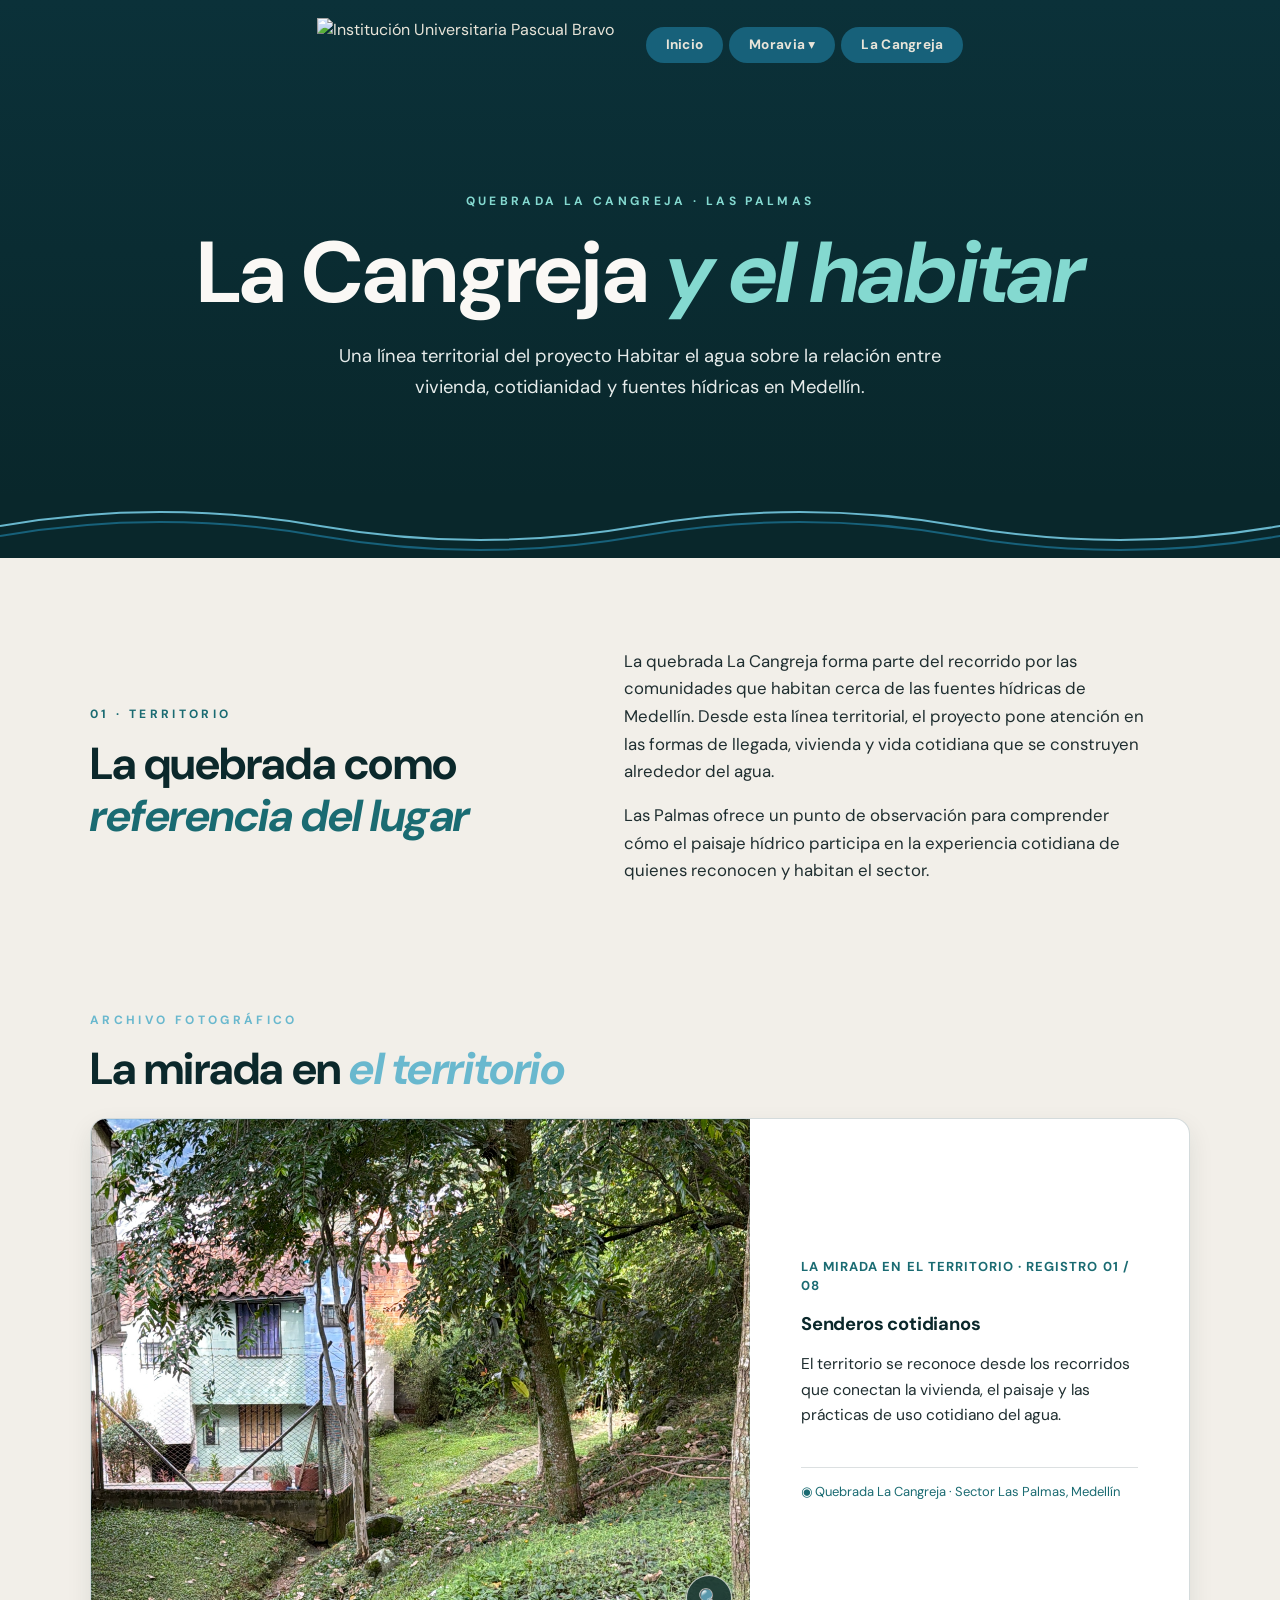
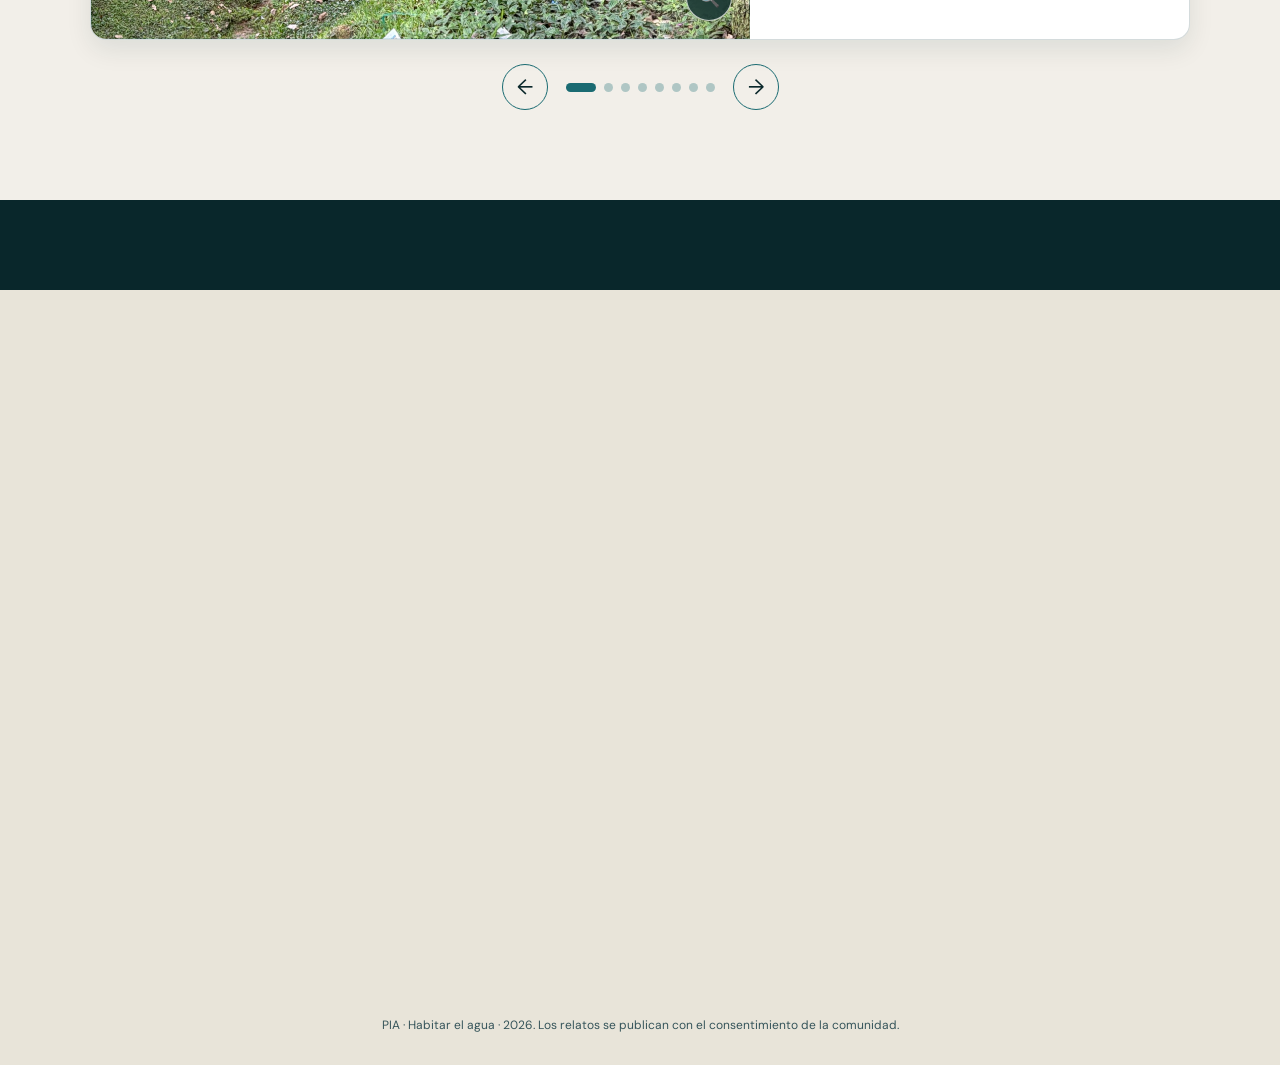
==== cangreja.html @ 5d7ad98a "Actualizar proyecto Habitar el Agua PIA" ====
<!DOCTYPE html>
<html lang="es">
<head>
<meta charset="UTF-8">
<meta name="viewport" content="width=device-width, initial-scale=1.0">
<title>La Cangreja · Las Palmas | Habitar el agua</title>
<link rel="preconnect" href="https://fonts.googleapis.com">
<link rel="preconnect" href="https://fonts.gstatic.com" crossorigin>
<link href="https://fonts.googleapis.com/css2?family=DM+Sans:ital,wght@0,400;0,500;0,700;1,400;1,700&display=swap" rel="stylesheet">
<link rel="stylesheet" href="style-principal.css">
<link rel="stylesheet" href="mejoras.css?v=8">
<style>
  .cangreja-page .hero { position:relative; isolation:isolate; margin-top:-72px; padding:calc(clamp(70px,10vw,120px) + 72px) var(--lados) clamp(50px,7vw,80px); background:linear-gradient(180deg,#0b3139 0%,var(--oscuro) 100%); overflow:hidden; }
  .cangreja-page .hero > * { position:relative; z-index:1; }
  .cangreja-page .hero .eyebrow { margin-bottom: 18px; }
  .cangreja-page .hero h1 { font-size: clamp(2.8rem,8vw,5.4rem); line-height: 1.05; }
  .cangreja-page .hero .lead { max-width: 620px; margin-top: 22px; font-size: clamp(1rem,1.6vw,1.15rem); line-height: 1.7; }
  .territorio-intro { max-width: 1100px; margin: 0 auto; padding: 90px var(--lados); display: grid; grid-template-columns: 0.9fr 1.1fr; gap: 70px; align-items: center; }
  .territorio-intro h2 { color: var(--crema); }
  .territorio-intro h2 em { color: var(--celeste); }
  .territorio-intro p { color: var(--suave); }
  .territorio-intro { width: 100%; max-width: none; background: #F2EFE9; }
  .territorio-intro > div { max-width: 520px; }
  .territorio-intro h2 { color: #0B282B; }
  .territorio-intro h2 em { color: #1A6B72; }
  .territorio-intro p { color: #1F2E30; font-size: clamp(1rem,1.05rem,1.0625rem); line-height: 1.65; }
  .territorio-intro .eyebrow { color: #1A6B72; }

  .mirada-territorio { width: 100%; padding: 20px var(--lados) 90px; background: #F2EFE9; }
  .visor-museografico { max-width: 1100px; margin: 0 auto; }
  .visor-titulo { margin-bottom: 22px; }
  .visor-titulo h2 { color: #0B282B; }
  .visor-titulo p { color: #3B4A4C; font-size: 1.1rem; line-height: 1.65; text-align: center; margin-inline: auto; }
  .visor-slide { display: grid; grid-template-columns: 60% 40%; min-height: 520px; overflow: hidden; background: #FFFFFF; border: 1px solid rgba(19,58,62,.18); border-radius: 16px; box-shadow: 0 10px 26px rgba(11,40,43,.09); }
  .visor-visual { position: relative; min-height: 520px; overflow: hidden; background: #DDE8E7; }
  .visor-visual img { width: 100%; height: 100%; object-fit: cover; aspect-ratio: 4 / 3; outline: 1px solid rgba(26,107,114,.14); outline-offset: -1px; transition: transform .55s ease, opacity .25s ease; }
  .visor-visual:hover img { transform: scale(1.025); }
  .visor-lupa { position: absolute; right: 18px; bottom: 18px; width: 46px; height: 46px; border: 1px solid rgba(250,248,245,.75); border-radius: 50%; background: rgba(11,40,43,.78); color: #FAF8F5; font-size: 18px; cursor: pointer; backdrop-filter: blur(8px); }
  .visor-lupa:hover { background: #1A6B72; }
  .visor-ficha { display: flex; flex-direction: column; justify-content: center; padding: clamp(28px, 4vw, 54px); }
  .visor-registro { color: #1A6B72; font-size: .8125rem; font-weight: 700; letter-spacing: .08em; text-transform: uppercase; }
  .visor-ficha h3 { margin: 18px 0 16px; color: #0B282B; font-size: 1.15rem; font-weight: 700; }
  .visor-ficha p { color: #1F2E30; font-size: 0.975rem; line-height: 1.65; max-width: 65ch; }
  .visor-meta { margin-top: 22px; padding-top: 14px; border-top: 1px solid rgba(11,40,43,.14); color: #1A6B72; font-size: .8125rem; }
  .visor-controles { display: flex; align-items: center; justify-content: center; gap: 18px; margin-top: 24px; }
  .visor-flecha { width: 46px; height: 46px; border: 1px solid #1A6B72; border-radius: 50%; background: transparent; color: #0B282B; font-size: 21px; cursor: pointer; transition: .25s ease; }
  .visor-flecha:hover { background: #1A6B72; color: #FFFFFF; transform: translateY(-2px); }
  .visor-puntos { display: flex; gap: 8px; }
  .visor-punto { width: 9px; height: 9px; padding: 0; border: 0; border-radius: 999px; background: #AFC6C4; cursor: pointer; transition: .25s ease; }
  .visor-punto.activo { width: 30px; background: #1A6B72; }
  .visor-slide.salida { opacity: 0; transform: translateX(12px); }
  .visor-slide.entrada { opacity: 1; transform: translateX(0); transition: opacity .35s ease, transform .35s ease; }

  .visor-lightbox { width: 100%; height: 100%; max-width: none; max-height: none; border: 0; padding: 24px; background: rgba(11,40,43,.72); backdrop-filter: blur(8px); }
  .visor-lightbox::backdrop { background: rgba(11,40,43,.72); backdrop-filter: blur(8px); }
  .visor-lightbox img { max-width: calc(100vw - 48px); max-height: calc(100vh - 48px); margin: auto; object-fit: contain; }
  .visor-lightbox button { position: fixed; right: 24px; top: 24px; width: 44px; height: 44px; border: 1px solid rgba(250,248,245,.65); border-radius: 50%; background: #0B282B; color: #FAF8F5; font-size: 22px; cursor: pointer; }

  @media (max-width: 700px) {
    .territorio-intro { grid-template-columns: 1fr; gap: 30px; padding: 55px 7%; }
    .mirada-territorio { padding: 20px 5% 55px; }
    .visor-slide { grid-template-columns: 1fr; min-height: 0; }
    .visor-visual { min-height: 280px; }
    .visor-visual img { aspect-ratio: 4 / 3; }
    .visor-ficha { min-height: 340px; padding: 28px 24px; }
  }
</style>
</head>
<body class="cangreja-page">
<header class="cab">
<nav>
<a href="index.html" aria-label="Inicio"><img src="img/logo-pascual-bravo.png" alt="Institución Universitaria Pascual Bravo"></a>
<ul class="menu">
<li><a href="index.html">Inicio</a></li>
<li><a href="index.html#moravia" aria-haspopup="true">Moravia ▾</a>
<ul class="sub">
  <li><a href="Bh.html"><img src="img/icono-agua.png" alt="" class="nav-icon-gota">Identidad</a></li>
  <li><a href="memoria.html"><i class="ic" style="--i:var(--i-mem)"></i>Memoria</a></li>
</ul>
</li>
<li><a href="cangreja.html" aria-current="page">La Cangreja</a></li>
</ul>
</nav>
</header>

<main>
<section class="hero">
  <span class="eyebrow">Quebrada La Cangreja · Las Palmas</span>
  <h1>La Cangreja <em>y el habitar</em></h1>
  <p class="lead">Una línea territorial del proyecto Habitar el agua sobre la relación entre vivienda, cotidianidad y fuentes hídricas en Medellín.</p>
</section>

<div class="ola" aria-hidden="true">
<svg class="a" viewBox="0 0 2400 64" preserveAspectRatio="none"><path stroke="#69b8ce" d="M0 32q150-28 300 0t300 0 300 0 300 0 300 0 300 0 300 0 300 0"/></svg>
<svg class="b" viewBox="0 0 2400 64" preserveAspectRatio="none"><path stroke="#17617a" d="M0 32q150-28 300 0t300 0 300 0 300 0 300 0 300 0 300 0 300 0"/></svg>
</div>

<section class="territorio-intro">
  <div>
    <span class="eyebrow">01 · Territorio</span>
    <h2>La quebrada como <em>referencia del lugar</em></h2>
  </div>
  <div>
    <p>La quebrada La Cangreja forma parte del recorrido por las comunidades que habitan cerca de las fuentes hídricas de Medellín. Desde esta línea territorial, el proyecto pone atención en las formas de llegada, vivienda y vida cotidiana que se construyen alrededor del agua.</p>
    <p>Las Palmas ofrece un punto de observación para comprender cómo el paisaje hídrico participa en la experiencia cotidiana de quienes reconocen y habitan el sector.</p>
  </div>
</section>

<section class="mirada-territorio" aria-label="La mirada en el territorio">
  <div class="visor-museografico">
    <div class="visor-titulo">
      <span class="eyebrow">Archivo fotográfico</span>
      <h2>La mirada en <em>el territorio</em></h2>
    </div>
    <article class="visor-slide" id="visor-slide">
      <div class="visor-visual">
        <img id="visor-imagen" src="img_la/can_1.jpg" alt="Registro fotográfico de La Cangreja">
        <button class="visor-lupa" type="button" id="visor-lupa" aria-label="Abrir imagen en pantalla completa">&#128269;</button>
      </div>
      <div class="visor-ficha">
        <span class="visor-registro" id="visor-registro">LA MIRADA EN EL TERRITORIO · REGISTRO 01 / 08</span>
        <h3 id="visor-titulo">Senderos cotidianos</h3>
        <p id="visor-texto">El territorio se reconoce desde los recorridos que conectan la vivienda, el paisaje y las prácticas de uso cotidiano del agua.</p>
        <div class="visor-meta">&#9673; <span id="visor-meta">Quebrada La Cangreja · Sector Las Palmas, Medellín</span></div>
      </div>
    </article>
    <div class="visor-controles">
      <button class="visor-flecha" id="visor-anterior" type="button" aria-label="Registro anterior">&#8592;</button>
      <div class="visor-puntos" id="visor-puntos" aria-label="Seleccionar registro"></div>
      <button class="visor-flecha" id="visor-siguiente" type="button" aria-label="Registro siguiente">&#8594;</button>
    </div>
  </div>
</section>

<dialog class="visor-lightbox" id="visor-lightbox" aria-label="Imagen ampliada">
  <button type="button" id="visor-cerrar" aria-label="Cerrar">&times;</button>
  <img id="visor-lightbox-img" src="" alt="">
</dialog>
</main>

<footer>
<div class="voz"><span class="eyebrow">Con la voz de la comunidad</span><blockquote>“La quebradita hace parte de nosotros mismos, pero que le hagan buen cuidado.”</blockquote><p>Don Pedro Carmona · Moravia</p></div>
<div class="cols">
<div><h3>Créditos</h3><ul class="creditos-lista"><li><strong>Laura Rodríguez</strong> — Arquitectura web, desarrollo front-end, diseño UI e integración</li><li><strong>Erica Zotelo</strong> — Co-desarrollo de Inicio, interacción del mapa e ilustración de íconos</li><li><strong>Tatiana Urrego y Sara Marín</strong> — Diseño visual (Sección Memoria)</li><li><strong>Juan Sebastián Bermúdez</strong> — Ilustración cartográfica (Mapa interactivo)</li><li><strong>Ana Gutiérrez</strong> — Investigación de contenido e ideación (La Cangreja)</li></ul></div>
<div><h3>Universidad</h3><p>Institución Universitaria Pascual Bravo</p><p>Profesional en Diseño Gráfico</p></div>
<div><h3>Comunidad</h3><p>Gracias a las personas y organizaciones que participaron y compartieron sus relatos y su territorio.</p></div>
<div class="flogo"><img src="img/logo-pascual-bravo.png" alt="Institución Universitaria Pascual Bravo"></div>
</div>
<p class="legal">PIA · Habitar el agua · 2026. Los relatos se publican con el consentimiento de la comunidad.</p>
</footer>
<script src="mejoras.js?v=5" defer></script>
<script>
// Información editable de las ocho fotografías del visor museográfico.
const registrosCangreja = [
  { imagen: 'img_la/can_1.jpg', registro: '01', titulo: 'Senderos cotidianos', texto: 'El territorio se reconoce desde los recorridos que conectan la vivienda, el paisaje y las prácticas de uso cotidiano del agua.', ubicacion: 'Quebrada La Cangreja · Sector Las Palmas, Medellín' },
  { imagen: 'img_la/can_2.jpg', registro: '02', titulo: 'El paisaje cercano', texto: 'La quebrada acompaña el entorno inmediato y ofrece nuevas formas de observar la relación entre el agua y los bordes habitados.', ubicacion: 'Quebrada La Cangreja · Sector Las Palmas, Medellín' },
  { imagen: 'img_la/can_3.jpg', registro: '03', titulo: 'Huellas del recorrido', texto: 'Cada trayecto revela usos, encuentros y escalas de convivencia que hacen visible la vida alrededor del cauce.', ubicacion: 'Quebrada La Cangreja · Sector Las Palmas, Medellín' },
  { imagen: 'img_la/can_4.jpg', registro: '04', titulo: 'Memorias del borde', texto: 'El paisaje conserva indicios de cambios territoriales y de las formas en que las comunidades interpretan el entorno.', ubicacion: 'Quebrada La Cangreja · Sector Las Palmas, Medellín' },
  { imagen: 'img_la/can_5.jpg', registro: '05', titulo: 'Agua y cotidianidad', texto: 'Las actividades diarias permiten leer la fuente hídrica no solo como paisaje, sino como parte de la experiencia del habitar.', ubicacion: 'Quebrada La Cangreja · Sector Las Palmas, Medellín' },
  { imagen: 'img_la/can_6.jpg', registro: '06', titulo: 'Encuentros territoriales', texto: 'Los puntos de encuentro muestran cómo el territorio reúne viviendas, caminos y miradas sobre el río de cada sector.', ubicacion: 'Quebrada La Cangreja · Sector Las Palmas, Medellín' },
  { imagen: 'img_la/can_7.jpg', registro: '07', titulo: 'Vínculos con el paisaje', texto: 'Observar el cauce permite reconocer los vínculos afectivos y las relaciones prácticas que sostienen el lugar.', ubicacion: 'Quebrada La Cangreja · Sector Las Palmas, Medellín' },
  { imagen: 'img_la/can_8.jpg', registro: '08', titulo: 'Miradas compartidas', texto: 'La fotografía de campo abre una conversación sobre el cuidado, la memoria y las posibilidades de habitar junto al agua.', ubicacion: 'Quebrada La Cangreja · Sector Las Palmas, Medellín' }
];

let registroActual = 0;
const visorSlide = document.getElementById('visor-slide');
const visorImagen = document.getElementById('visor-imagen');
const visorRegistro = document.getElementById('visor-registro');
const visorTitulo = document.getElementById('visor-titulo');
const visorTexto = document.getElementById('visor-texto');
const visorMeta = document.getElementById('visor-meta');
const puntos = document.getElementById('visor-puntos');

registrosCangreja.forEach((registro, indice) => {
  const punto = document.createElement('button');
  punto.type = 'button';
  punto.className = 'visor-punto';
  punto.setAttribute('aria-label', `Ir al registro ${registro.registro}`);
  punto.addEventListener('click', () => mostrarRegistro(indice));
  puntos.appendChild(punto);
});

function mostrarRegistro(indice) {
  registroActual = (indice + registrosCangreja.length) % registrosCangreja.length;
  const registro = registrosCangreja[registroActual];
  visorSlide.classList.remove('entrada');
  visorSlide.classList.add('salida');

  window.setTimeout(() => {
    visorImagen.src = registro.imagen;
    visorImagen.alt = `${registro.titulo} · ${registro.ubicacion}`;
    visorRegistro.textContent = `LA MIRADA EN EL TERRITORIO · REGISTRO ${registro.registro} / 08`;
    visorTitulo.textContent = registro.titulo;
    visorTexto.textContent = registro.texto;
    visorMeta.textContent = registro.ubicacion;
    document.querySelectorAll('.visor-punto').forEach((punto, i) => punto.classList.toggle('activo', i === registroActual));
    visorSlide.classList.remove('salida');
    visorSlide.classList.add('entrada');
  }, 180);
}

document.getElementById('visor-anterior').addEventListener('click', () => mostrarRegistro(registroActual - 1));
document.getElementById('visor-siguiente').addEventListener('click', () => mostrarRegistro(registroActual + 1));

document.addEventListener('keydown', (event) => {
  if (event.key === 'ArrowLeft') mostrarRegistro(registroActual - 1);
  if (event.key === 'ArrowRight') mostrarRegistro(registroActual + 1);
});

let toqueInicial = 0;
visorSlide.addEventListener('touchstart', (event) => { toqueInicial = event.changedTouches[0].clientX; }, { passive: true });
visorSlide.addEventListener('touchend', (event) => {
  const desplazamiento = event.changedTouches[0].clientX - toqueInicial;
  if (Math.abs(desplazamiento) > 48) mostrarRegistro(registroActual + (desplazamiento < 0 ? 1 : -1));
}, { passive: true });

const lightbox = document.getElementById('visor-lightbox');
const lightboxImagen = document.getElementById('visor-lightbox-img');
document.getElementById('visor-lupa').addEventListener('click', () => {
  lightboxImagen.src = registrosCangreja[registroActual].imagen;
  lightboxImagen.alt = visorImagen.alt;
  lightbox.showModal();
});
document.getElementById('visor-cerrar').addEventListener('click', () => lightbox.close());
lightbox.addEventListener('click', (event) => { if (event.target === lightbox) lightbox.close(); });

mostrarRegistro(0);
</script>
</body>
</html>
---- style-principal.css ----
:root {
  --oscuro:#09272b;
  --azul:#17617a;
  --celeste:#69b8ce;
  --crema:#e8e4d9;
  --suave:rgba(232,228,217,.82);
  --f:"DM Sans",system-ui,sans-serif;
  --lados:max(5%,calc((100% - 1100px)/2));
  --esp:clamp(48px,8vw,90px);
  --t:.25s ease;
  color-scheme:dark;
--i-identidad:url("[data-uri]");
  --i-hab:url("[data-uri]");
  --i-mem:url("[data-uri]");
  padding-top:env(safe-area-inset-top,0px);
  padding-bottom:env(safe-area-inset-bottom,0px)
}


* {
  margin:0;
  padding:0;
  box-sizing:border-box;
  font-family:var(--f)
}


html {
  max-width:100%;
  overflow-x:hidden;
  scroll-behavior:smooth;
  scroll-padding-top:env(safe-area-inset-top,0px)
}


body {
  max-width:100%;
  overflow-x:hidden;
  background:var(--oscuro);
  color:var(--crema);
  line-height:1.52;
  -webkit-font-smoothing:antialiased
}


a {
  color:inherit;
  text-decoration:none
}

ul {
  list-style:none
}

img {
  display:block;
  max-width:100%
}


h1,h2,h3 {
  line-height:1.18;
  text-wrap:balance;
  font-weight:700;
  letter-spacing:-.01em
}


h1 {
  font-size:clamp(2.6rem,7vw,5rem);
  color:#FAF8F5
}
.hero h1, .cabecera-pagina h1 { color:#FAF8F5 }
.hero .eyebrow, .cabecera-pagina .eyebrow { color:#84D9D0 }
.hero .lead, .cabecera-pagina .lead { color:#E6ECEB }
.hero h1 em, .cabecera-pagina h1 em { color:#84D9D0 }

h2 {
  font-size:clamp(1.8rem,4vw,2.8rem)
}

h3 {
  font-size:1.2rem
}


p {
  max-width:65ch;
  margin:0 0 1rem;
  color:var(--suave);
  font-size:1rem;
  line-height:1.65;
  text-wrap:pretty
}
.eyebrow + h1,
.eyebrow + h2,
.eyebrow + h3,
.eyebrow + p {
  margin-top:0
}
.territorio-intro p,
.territorio-texto p,
.mm-intro p,
.mm-memoria p,
.visor-ficha p,
.h-claro p,
.h-hielo p,
.h-sala p {
  color:#1F2E30;
  font-size:clamp(1rem,1.05rem,1.0625rem);
  line-height:1.65;
  text-wrap:pretty;
  max-width:65ch
}
.h-lead { margin-inline:auto }
.eyebrow,
.visor-registro,
.mm-etiqueta,
.popup small,
.popup-kicker {
  font-size:.8125rem;
  letter-spacing:.08em;
  text-transform:uppercase
}

em {
  color:var(--celeste)
}


:focus-visible {
  outline:2px solid var(--celeste);
  outline-offset:3px
}


.eyebrow {
  display:block;
  margin-bottom:14px;
  color:var(--celeste);
  font-size:.75rem;
  font-weight:700;
  letter-spacing:.28em;
  text-transform:uppercase
}


.c {
  text-align:center
}

.lead {
  max-width:640px;
  font-size:1.1rem;
  margin-inline:auto
}

.txt {
  max-width:760px;
  margin:0 auto
}


.btn {
  display:inline-flex;
  align-items:center;
  gap:8px;
  padding:11px 18px;
  background:var(--crema);
  color:var(--oscuro);
  font-size:.85rem;
  font-weight:700;
  border-radius:999px;
  transition:background var(--t)
}


.btn:hover {
  background:var(--celeste)
}


.ic {
  display:inline-block;
  width:1.5em;
  height:1.5em;
  background:currentColor;
  -webkit-mask:var(--i) center/contain no-repeat;
  mask:var(--i) center/contain no-repeat
}


.cab {
  position:relative;
  z-index:30;
  padding:18px var(--lados) 0
}


nav {
  display:flex;
  align-items:center;
  justify-content:center;
  flex-wrap:wrap;
  gap:16px 32px
}


nav>a img {
  height:54px;
  width:auto
}


.menu {
  display:flex;
  gap:6px;
  padding:0;
  background:transparent;
  border:none;
  border-radius:0;
  box-shadow:none
}

.menu>li {
  position:relative;
  background:transparent;
  border:none;
  box-shadow:none
}

.menu a {
  display:block;
  padding:.5rem 1.25rem;
  background:#17617a;
  color:#e8e4d9;
  border:none;
  border-radius:999px;
  font-size:.85rem;
  font-weight:700;
  letter-spacing:.02em;
  transition:background-color .2s ease,color .2s ease
}

.menu>li>a:hover,
.menu>li>a:focus-visible {
  background:#e8e4d9;
  color:#09272b
}

.sub {
  position:absolute;
  top:calc(100% + 8px);
  left:50%;
  width:fit-content;
  min-width:0;
  max-width:max-content;
  padding:.35rem;
  background:#17617a;
  border:none;
  border-radius:14px;
  box-shadow:none;
  opacity:0;
  visibility:hidden;
  transform:translate(-50%,6px);
  transition:var(--t)
}

.sub a {
  display:flex;
  align-items:center;
  gap:.45rem;
  width:100%;
  padding:.4rem .75rem;
  background:transparent;
  color:#e8e4d9;
  border:none;
  border-radius:10px;
  white-space:nowrap;
  font-weight:700;
  letter-spacing:.02em;
  transition:background-color .2s ease,color .2s ease
}

.sub a:hover,
.sub a:focus-visible {
  color:#09272b
}

.sub .ic,
.nav-icon-gota {
  width:15px;
  height:15px;
  flex-shrink:0;
  object-fit:contain;
}

.nav-icon-gota {
  filter:brightness(0) invert(.93);
  transition:filter .2s ease;
}

.sub a:hover .nav-icon-gota {
  filter:none;
}

.menu>li:hover>.sub,
.menu>li:focus-within>.sub,
.menu>li.abierto>.sub {
  opacity:1;
  visibility:visible;
  transform:translate(-50%,0)
}


.hero {
  padding:clamp(50px,9vw,100px) var(--lados) 10px;
  text-align:center
}

.hero .lead {
  margin-top:20px
}


.ola {
  position:relative;
  height:64px;
  margin-top:30px;
  overflow:hidden
}


.ola svg {
  position:absolute;
  left:0;
  top:0;
  width:200%;
  height:100%;
  fill:none;
  animation:flow 18s linear infinite
}


.ola path {
  vector-effect:non-scaling-stroke;
  stroke-width:2
}


.ola .b {
  animation-duration:28s;
  top:10px
}


@keyframes flow {
  to {
    transform:translateX(-50%)
  }
}


.sec {
  padding:var(--esp) var(--lados) 0
}


.gal {
  max-width:900px;
  margin:0 auto
}


.cv {
  position:relative;
  height:270px;
  overflow:hidden
}


.sl {
  position:absolute;
  left:50%;
  top:20px;
  width:250px;
  height:220px;
  margin-left:-125px;
  opacity:0;
  animation:desfile 36s ease-in-out infinite
}


.sl img {
  width:100%;
  height:100%;
  object-fit:cover;
  border-radius:14px
}


.cv:hover .sl {
  animation-play-state:paused
}


@keyframes desfile {
  0.00% {
    transform:translateX(192%) scale(0.63);
    opacity:0;
    z-index:1
  }
  12.67% {
    transform:translateX(192%) scale(0.63);
    opacity:0;
    z-index:1
  }
  16.67% {
    transform:translateX(128%) scale(0.72);
    opacity:1;
    z-index:2
  }
  29.34% {
    transform:translateX(128%) scale(0.72);
    opacity:1;
    z-index:2
  }
  33.33% {
    transform:translateX(64%) scale(0.81);
    opacity:1;
    z-index:3
  }
  46.00% {
    transform:translateX(64%) scale(0.81);
    opacity:1;
    z-index:3
  }
  50.00% {
    transform:translateX(0%) scale(1.12);
    opacity:1;
    z-index:4
  }
  62.67% {
    transform:translateX(0%) scale(1.12);
    opacity:1;
    z-index:4
  }
  66.67% {
    transform:translateX(-64%) scale(0.81);
    opacity:1;
    z-index:3
  }
  79.34% {
    transform:translateX(-64%) scale(0.81);
    opacity:1;
    z-index:3
  }
  83.33% {
    transform:translateX(-128%) scale(0.72);
    opacity:1;
    z-index:2
  }
  96.00% {
    transform:translateX(-128%) scale(0.72);
    opacity:1;
    z-index:2
  }
  100.00% {
    transform:translateX(-192%) scale(0.63);
    opacity:0;
    z-index:1
  }
}

.sl:nth-child(1) {
  animation-delay:-18s
}

.sl:nth-child(2) {
  animation-delay:-12s
}

.sl:nth-child(3) {
  animation-delay:-6s
}

.sl:nth-child(4) {
  animation-delay:0s
}

.sl:nth-child(5) {
  animation-delay:-30s
}

.sl:nth-child(6) {
  animation-delay:-24s
}


.pie-foto {
  display:block;
  width:100%;
  max-width:680px;
  margin:1rem auto 0;
  text-align:center;
  color:#e8e4d9;
  opacity:.92;
  font-size:.95rem;
  line-height:1.5
}

@media(min-width:768px) {
  .gal {
    display:flex;
    flex-direction:column;
    align-items:center;
  }
  .gal .cv {
    width:100%;
  }
  .gal .pie-foto {
    display:block;
    width:100%;
    max-width:680px;
    margin:1.25rem auto 0;
  }
}


#cartografia {
  width:100%;
  max-width:100%;
}

.marco {
  width:100%;
  max-width:1000px;
  margin:24px auto 0
}


.mapa {
  position:relative;
  width:100%;
  max-width:100%
}


.mapa>img {
  width:100%;
  height:auto
}


.lab {
  position:absolute;
  left:var(--x);
  top:var(--y);
  transform:translate(-50%,-50%);
  padding:3px 12px;
  background:rgba(4,21,24,.78);
  color:var(--crema);
  font-size:clamp(.6rem,1.6vw,.85rem);
  font-weight:700;
  letter-spacing:.14em;
  text-transform:uppercase;
  border-radius:999px;
  pointer-events:none;
  white-space:nowrap
}


.lab.rio {
  background:var(--azul)
}


.hot {
  position:absolute;
  left:var(--x);
  top:var(--y);
  width:8.2%;
  min-width:40px;
  aspect-ratio:1;
  transform:translate(-50%,-50%);
  z-index:3
}


.hs {
  display:grid;
  place-items:center;
  width:100%;
  height:100%;
  background:transparent;
  border:0;
  border-radius:50%;
  cursor:pointer;
  animation:pulso 2.6s ease-out infinite;
  transition:transform var(--t),background .35s
}


.hot:hover .hs,.hot:focus-within .hs {
  background:rgba(232,228,217,.3);
  transform:scale(1.1);
  animation:none;
  box-shadow:0 0 0 7px rgba(232,228,217,.25)
}


.mapa .hs-agua {
  background:#09272b !important;
  border:2.5px solid #e8e4d9 !important;
  box-shadow:0 0 0 4px #09272b;
  border-radius:50%;
  display:flex;
  align-items:center;
  justify-content:center;
  padding:0;
  overflow:hidden;
}

.mapa .hs-agua img {
  width:56%;
  height:56%;
  object-fit:contain;
  filter:brightness(0) invert(.93);
  opacity:1;
  pointer-events:none;
}

.hot:hover .hs-agua,
.hot:focus-within .hs-agua {
  background:#09272b !important;
  border-color:#e8e4d9 !important;
}

@keyframes pulso {
  0% { box-shadow:0 0 0 0 rgba(232,228,217,.7); }
  80%,100% { box-shadow:0 0 0 14px rgba(232,228,217,0); }
}


.hot:hover,.hot:focus-within {
  z-index:8
}


.pop {
  position:absolute;
  top:calc(100% + 12px);
  left:50%;
  width:250px;
  padding:12px;
  background:var(--crema);
  color:var(--oscuro);
  border-radius:12px;
  box-shadow:0 16px 34px rgba(0,0,0,.5);
  opacity:0;
  visibility:hidden;
  transform:translate(-50%,-8px);
  transition:var(--t)
}


.pop::before {
  content:"";
  position:absolute;
  left:0;
  right:0;
  bottom:100%;
  height:14px
}


.hot:hover .pop,.hot:focus-within .pop {
  opacity:1;
  visibility:visible;
  transform:translate(-50%,0)
}


.pop img,.ph {
  width:100%;
  aspect-ratio:16/9;
  object-fit:cover;
  margin-bottom:10px;
  border-radius:8px
}


.ph {
  display:grid;
  place-items:center;
  background:rgba(23,97,122,.3);
  border:1px dashed var(--azul);
  color:var(--azul);
  font-size:.8rem
}


.pop h3 {
  color:var(--oscuro)
}

.pop small {
  display:block;
  color:var(--azul);
  font-size:.68rem;
  font-weight:700;
  letter-spacing:.16em;
  text-transform:uppercase
}


.pop p {
  margin:8px 0;
  color:#35545a;
  font-size:.82rem;
  line-height:1.5
}


.pop a {
  color:var(--azul);
  font-size:.85rem;
  font-weight:700;
  border-bottom:2px solid var(--celeste)
}


.pr {
  position:absolute;
  opacity:0;
  pointer-events:none
}


.pv {
  display:grid;
  max-width:900px;
  margin:30px auto 0
}


.pp {
  grid-area:1/1;
  display:grid;
  grid-template-columns:220px 1fr;
  align-items:center;
  gap:34px;
  opacity:0;
  visibility:hidden;
  animation:ciclo 18s infinite
}


.pp2 {
  animation-delay:6s
}

.pp3 {
  animation-delay:12s
}


@keyframes ciclo {
  0% {
    opacity:0;
    visibility:visible
  }
  4%,30% {
    opacity:1;
    visibility:visible
  }
  33%,100% {
    opacity:0;
    visibility:hidden
  }
}


.pi {
  aspect-ratio:1;
  display:grid;
  place-items:center;
  border:1px dashed var(--celeste);
  border-radius:40px;
  background:rgba(23,97,122,.3);
  color:var(--celeste)
}


.pi .ic {
  width:55%;
  height:55%
}


.chips {
  display:flex;
  flex-wrap:wrap;
  gap:10px;
  margin:18px 0
}

.chips li {
  padding:7px 16px;
  border:1px solid var(--celeste);
  border-radius:999px;
  font-size:.85rem
}


.pb {
  display:flex;
  justify-content:center;
  flex-wrap:wrap;
  gap:16px;
  margin-top:36px
}


.pbt {
  display:grid;
  justify-items:center;
  gap:4px;
  width:130px;
  padding:14px 10px;
  background:var(--azul);
  color:var(--crema);
  font-size:.85rem;
  font-weight:700;
  border-radius:28px;
  cursor:pointer;
  transition:background var(--t),color var(--t),transform var(--t);
  animation:marca 18s infinite
}


.pbt:nth-child(2) {
  animation-delay:6s
}

.pbt:nth-child(3) {
  animation-delay:12s
}


@keyframes marca {
  0%,30% {
    background:var(--celeste);
    color:var(--oscuro);
    transform:translateY(-3px)
  }
  33%,100% {
    background:var(--azul);
    color:var(--crema);
    transform:none
  }
}


.pbt:hover {
  background:var(--celeste);
  color:var(--oscuro)
}


#pilares:hover .pp,#pilares:hover .pbt {
  animation-play-state:paused
}


#pr1:checked~.pv .pp,#pr1:checked~.pb .pbt {
  animation:none
}

#pr1:checked~.pv .pp1 {
  opacity:1;
  visibility:visible
}

#pr1:checked~.pb label[for=pr1] {
  background:var(--celeste);
  color:var(--oscuro);
  transform:translateY(-3px)
}

#pr2:checked~.pv .pp,#pr2:checked~.pb .pbt {
  animation:none
}

#pr2:checked~.pv .pp2 {
  opacity:1;
  visibility:visible
}

#pr2:checked~.pb label[for=pr2] {
  background:var(--celeste);
  color:var(--oscuro);
  transform:translateY(-3px)
}

#pr3:checked~.pv .pp,#pr3:checked~.pb .pbt {
  animation:none
}

#pr3:checked~.pv .pp3 {
  opacity:1;
  visibility:visible
}

#pr3:checked~.pb label[for=pr3] {
  background:var(--celeste);
  color:var(--oscuro);
  transform:translateY(-3px)
}


footer {
  width:100%;
  max-width:100%;
  margin-left:0;
  margin-right:0;
  margin-top:var(--esp);
  padding:60px var(--lados) 30px;
  border-radius:0;
  background:var(--crema);
  color:var(--oscuro)
}


footer h3 {
  margin-bottom:8px;
  color:var(--oscuro);
  font-size:1rem
}

footer p {
  margin:4px 0;
  color:#35545a;
  font-size:.85rem
}

footer a:hover {
  text-decoration:underline
}


footer .voz {
  width:100%;
  max-width:760px;
  padding:3rem 1.5rem;
  margin:0 auto 50px;
  text-align:center;
  border-radius:0;
}

.voz .eyebrow {
  color:var(--azul)
}


.voz blockquote {
  color:var(--oscuro);
  font-size:clamp(1.2rem,2.6vw,1.7rem);
  font-style:italic;
  font-weight:500;
  line-height:1.4
}


.cols {
  display:grid;
  grid-template-columns:1.85fr 1fr 1.15fr auto;
  gap:2.5rem;
  align-items:start;
  padding-top:36px;
  border-top:1px solid rgba(9,39,43,.25)
}

.creditos-lista {
  list-style:none;
  margin:0;
  padding:0;
}

.creditos-lista li {
  margin-bottom:.55rem;
  line-height:1.4;
  color:#35545a;
}

.creditos-lista strong {
  color:#09272b;
  font-weight:700;
}


.flogo {
  display:flex;
  justify-content:center;
  margin:36px 0 22px
}

.flogo img {
  height:80px;
  filter:invert(1) brightness(.25)
}


.legal {
  width:100%;
  max-width:none;
  margin-inline:auto;
  text-align:center;
  font-size:.75rem
}

/* Texto legal: bloque propio centrado, sin herencia de párrafos editoriales */
#cartografia .mapa-instructivo {
  display:block;
  max-width:60ch;
  margin:.75rem auto 1.75rem;
  text-align:center;
  font-size:.8125rem;
  line-height:1.65;
  letter-spacing:.08em;
  text-transform:uppercase;
}

#cartografia .lab {
  z-index:4;
  text-align:center;
  text-shadow:0 1px 2px rgba(0,0,0,.35);
}

@media(max-width:700px) {
  #cartografia .mapa-instructivo {
    max-width:32ch;
    margin:.75rem auto 1.25rem;
  }
  #cartografia .lab {
    max-width:130px;
    padding:2px 8px;
    font-size:.58rem;
    letter-spacing:.08em;
  }
}

footer p.legal {
  width:100%;
  max-width:none;
  margin:4px auto 0;
  padding:0;
  text-align:center;
  text-wrap:balance;
}

/* Contraste aislado por fondo */
.hero p,
.hero .lead,
.cabecera-pagina p,
.cabecera-pagina .lead,
#pilares,
#pilares p,
#pilares .ctx,
#pilares .pq,
#pilares .pguia,
#conoce-mas,
#conoce-mas p {
  color:#E6ECEB;
  opacity:1;
}
.hero h1,
.hero h2,
.hero h3,
.cabecera-pagina h1,
.cabecera-pagina h2,
.cabecera-pagina h3,
#pilares h1,
#pilares h2,
#pilares h3,
#conoce-mas h1,
#conoce-mas h2,
#conoce-mas h3 {
  color:#FAF8F5;
}
#pilares h2 em,
#conoce-mas h2 em { color:#84D9D0; }
#pilares .eyebrow,
#conoce-mas .eyebrow { color:#84D9D0; }


@media(max-width:900px) {
  .cols {
    grid-template-columns:repeat(2,1fr)
  }
}


@media(max-width:900px) {
  .cols {
    grid-template-columns:1fr 1fr;
    gap:1.75rem;
  }
}

@media(max-width:600px) {
  .cols {
    grid-template-columns:1fr;
    gap:1.75rem;
  }
}

@media(max-width:768px) {
  #cartografia,
  #cartografia .marco,
  #cartografia .mapa {
    width:100%;
    max-width:100%;
  }
  footer .voz {
    padding:3rem 1.5rem;
  }
}

@media(max-width:700px) {
  .menu {
    flex-wrap:wrap;
    justify-content:center;
    border-radius:22px
  }
  .menu a {
    padding:10px 16px
  }
  .sub {
    display:block;
    position:absolute;
    left:50%;
    min-width:220px;
    transform:translate(-50%,6px)
  }
  .menu>li.abierto>.sub {
    opacity:1;
    visibility:visible;
    transform:translate(-50%,0)
  }
  .cols {
    grid-template-columns:1fr
  }
.pp {
    grid-template-columns:1fr;
    text-align:center
  }
  .pi {
    width:130px;
    margin:0 auto
  }
  .chips {
    justify-content:center
  }
.cv {
    height:230px
  }
  .sl {
    width:200px;
    height:180px;
    margin-left:-100px
  }
.hot {
    position:static;
    transform:none;
    width:0;
    height:0;
    min-width:0;
    aspect-ratio:auto
  }
  .hs {
    position:absolute;
    left:var(--x);
    top:var(--y);
    width:8.2%;
    min-width:40px;
    height:auto;
    aspect-ratio:1;
    translate:-50% -50%
  }
.pop {
    position:absolute;
    left:0;
    right:0;
    top:calc(100% + 12px);
    width:auto;
    transform:none!important;
    z-index:9
  }
}
.menu>li.abierto>.sub {
  opacity:1;
  visibility:visible;
  transform:none
}


@media(prefers-reduced-motion:reduce) {
  .ola svg,.hs,.pp,.pbt,.sl {
    animation:none
  }
  .pp1,.sl:first-child {
    opacity:1;
    visibility:visible
  }
  * {
    transition:none!important
  }
  html {
    scroll-behavior:auto
  }
}

/* Línea ondulada y cabezote unificados en las cuatro páginas */
.hero,
.hb .hero,
.mm-portada,
.cangreja-page .hero {
  margin-top:-72px;
  padding:calc(clamp(70px,10vw,120px) + 72px) var(--lados) clamp(128px,14vw,155px);
}

/* Franja ondulada animada compartida */
.ola {
  position:relative;
  width:100%;
  height:64px;
  margin:-6px 0 0;
  overflow:hidden;
  background:var(--oscuro);
}

.ola svg {
  position:absolute;
  left:0;
  top:0;
  width:200%;
  height:64px;
  fill:none;
  display:block;
  animation:flow 18s linear infinite;
}

.ola .b {
  top:10px;
  animation-duration:28s;
}

@keyframes flow {
  to { transform:translateX(-50%); }
}

@media(max-width:700px) {
  .hero,
  .hb .hero,
  .mm-portada,
  .cangreja-page .hero {
    padding:calc(clamp(58px,12vw,72px) + 72px) 7% 112px;
  }
  .ola {
    height:64px;
    margin-top:-6px;
  }
  .ola svg {
    height:64px;
  }
}
---- mejoras.css ----
/* Mejoras del front — capa aparte para no tocar los estilos originales.
   Se carga después de style-principal.css / style-habitar.css. */

/* 1c. Galería «Habitar el agua» más ancha: aprovecha los costados en pantallas grandes */
@media (min-width: 701px) {
  .gal { max-width: min(1240px, 94vw); }
  .cv { height: clamp(270px, 27vw, 360px); }
  .sl {
    --w: clamp(250px, 24vw, 320px);
    width: var(--w);
    height: calc(var(--w) * .88);
    margin-left: calc(var(--w) / -2);
  }
}

/* 2. Aparición suave de las secciones al hacer scroll */
.revela {
  opacity: 0;
  transform: translateY(28px);
  transition: opacity .8s ease, transform .8s cubic-bezier(.2, .7, .2, 1);
}
.revela.visible {
  opacity: 1;
  transform: none;
}

/* 3. Botón "volver arriba" */
.arriba {
  position: fixed;
  right: 18px;
  bottom: 18px;
  z-index: 40;
  width: 46px;
  height: 46px;
  border: 1px solid var(--celeste, #69b8ce);
  border-radius: 50%;
  background: var(--oscuro, #09272b);
  color: var(--crema, #e8e4d9);
  font-size: 20px;
  line-height: 1;
  cursor: pointer;
  opacity: 0;
  visibility: hidden;
  transform: translateY(10px);
  transition: opacity .3s ease, transform .3s ease, visibility .3s, background-color .2s ease;
}
.arriba.ver { opacity: 1; visibility: visible; transform: none; }
.arriba:hover { background: var(--azul, #17617a); }

/* 4. Enlace del mapa interactivo: área táctil cómoda en celular */
.pop a {
  display: inline-block;
  padding: 8px 0;
}

/* Fondo editorial claro con contraste natural para marcos blancos */
.h-claro,
.mm-intro,
.mm-carrusel-section,
.mm-memoria,
.territorio-intro,
.mirada-territorio {
  background-color: #F2EFE9 !important;
}

/* Marcos fotográficos compartidos */
.mm-card,
.visor-slide {
  border: 1px solid rgba(19, 58, 62, 0.18);
  background: #FFFFFF;
  box-shadow: 0 10px 26px rgba(11, 40, 43, 0.09);
  transition: border-color .25s ease, box-shadow .25s ease, transform .25s ease;
}
.mm-card img,
.visor-visual img {
  outline: 1px solid rgba(26, 107, 114, 0.14);
  outline-offset: -1px;
}
.mm-card:hover,
.visor-slide:hover {
  border-color: rgba(26, 107, 114, 0.45);
  box-shadow: 0 14px 34px rgba(11, 40, 43, 0.14);
}
.visor-slide:hover { transform: translateY(-3px); }

/* Onda compacta dentro del Hero principal */
.ola-home {
  height: 55px;
  margin: 1.25rem 0;
  width: 100vw;
  margin-left: 50%;
  transform: translateX(-50%);
  margin-right: 0;
  overflow: hidden;
  background: transparent;
}
.ola-home svg {
  height: 55px;
  width: 200%;
  max-width: none;
  left: 0;
  animation: flow 18s linear infinite !important;
}
.ola-home .b { animation-duration: 28s; }

/* 5. Imágenes: evitan saltos de diseño mientras cargan */
img { height: auto; }

/* 6. Cabezote de La Bermejala: el fondo sube por detrás del logo y el menú,
   así la parte de arriba tiene un solo tono (sin franja aparte). 72px = alto del encabezado */
.hb .hero {
  margin-top: -72px;
  padding-top: calc(clamp(70px, 10vw, 120px) + 72px);
  background: var(--oscuro, #09272b); /* mismo fondo oscuro plano de la portada */
}

/* 7. Párrafo del cabezote de La Bermejala: más ancho para que quede en dos
   líneas parejas, sin una palabra suelta al final */
.hb .hero .lead {
  max-width: min(700px, 100%);
  text-wrap: pretty;
}

/* 8. Accesos territoriales de la portada principal */
.territorios-grid {
  display: grid;
  grid-template-columns: repeat(2, minmax(0, 1fr));
  gap: 20px;
  max-width: 900px;
  margin: 28px auto 0;
  text-align: left;
}
.territorio-card {
  padding: 26px;
  background: rgba(23, 97, 122, .28);
  border: 1px solid rgba(105, 184, 206, .38);
  border-radius: 12px;
}
.territorio-card h3 { margin-bottom: 8px; }
.territorio-card p { min-height: 3.2em; }
.territorio-card .eyebrow { margin-bottom: 8px; }

@media (max-width: 700px) {
  .territorios-grid { grid-template-columns: 1fr; }
}

@media (prefers-reduced-motion: reduce) {
  .revela { opacity: 1; transform: none; transition: none; }
  .arriba { transition: none; }
}

header nav ul,
header nav li,
header nav .menu {
  background: transparent !important;
  border: none !important;
  box-shadow: none !important;
}

header .menu a,
header .sub a {
  font-weight: 700 !important;
  letter-spacing: 0.02em;
}

header .menu > li > a {
  background: #17617a;
  color: #e8e4d9;
  border: none;
  border-radius: 999px;
  padding: 0.5rem 1.25rem;
  transition: background-color .2s ease, color .2s ease;
}

header .menu > li > a:hover,
header .menu > li > a:focus-visible {
  background: #e8e4d9;
  color: #09272b;
}

header .sub {
  width: fit-content !important;
  min-width: 0 !important;
  max-width: max-content !important;
  left: 50%;
  transform: translateX(-50%);
  background: #17617a !important;
  border: none;
  border-radius: 14px;
  padding: 0.35rem;
  box-shadow: none;
}

header .sub a {
  display: flex;
  align-items: center;
  gap: 0.45rem;
  width: 100%;
  padding: 0.4rem 0.75rem;
  white-space: nowrap;
}

.nav-icon-gota {
  width: 15px;
  height: 15px;
  object-fit: contain;
  flex-shrink: 0;
  filter: brightness(0) invert(0.93);
  transition: filter 0.2s ease;
}

header .sub a:hover .nav-icon-gota {
  filter: none;
}

header .sub a {
  background: transparent;
  color: #e8e4d9;
  border-radius: 10px;
  padding: 0.45rem 0.9rem;
  transition: background-color .2s ease, color .2s ease;
}

header .sub a:hover,
header .sub a:focus-visible {
  background: #e8e4d9;
  color: #09272b;
}
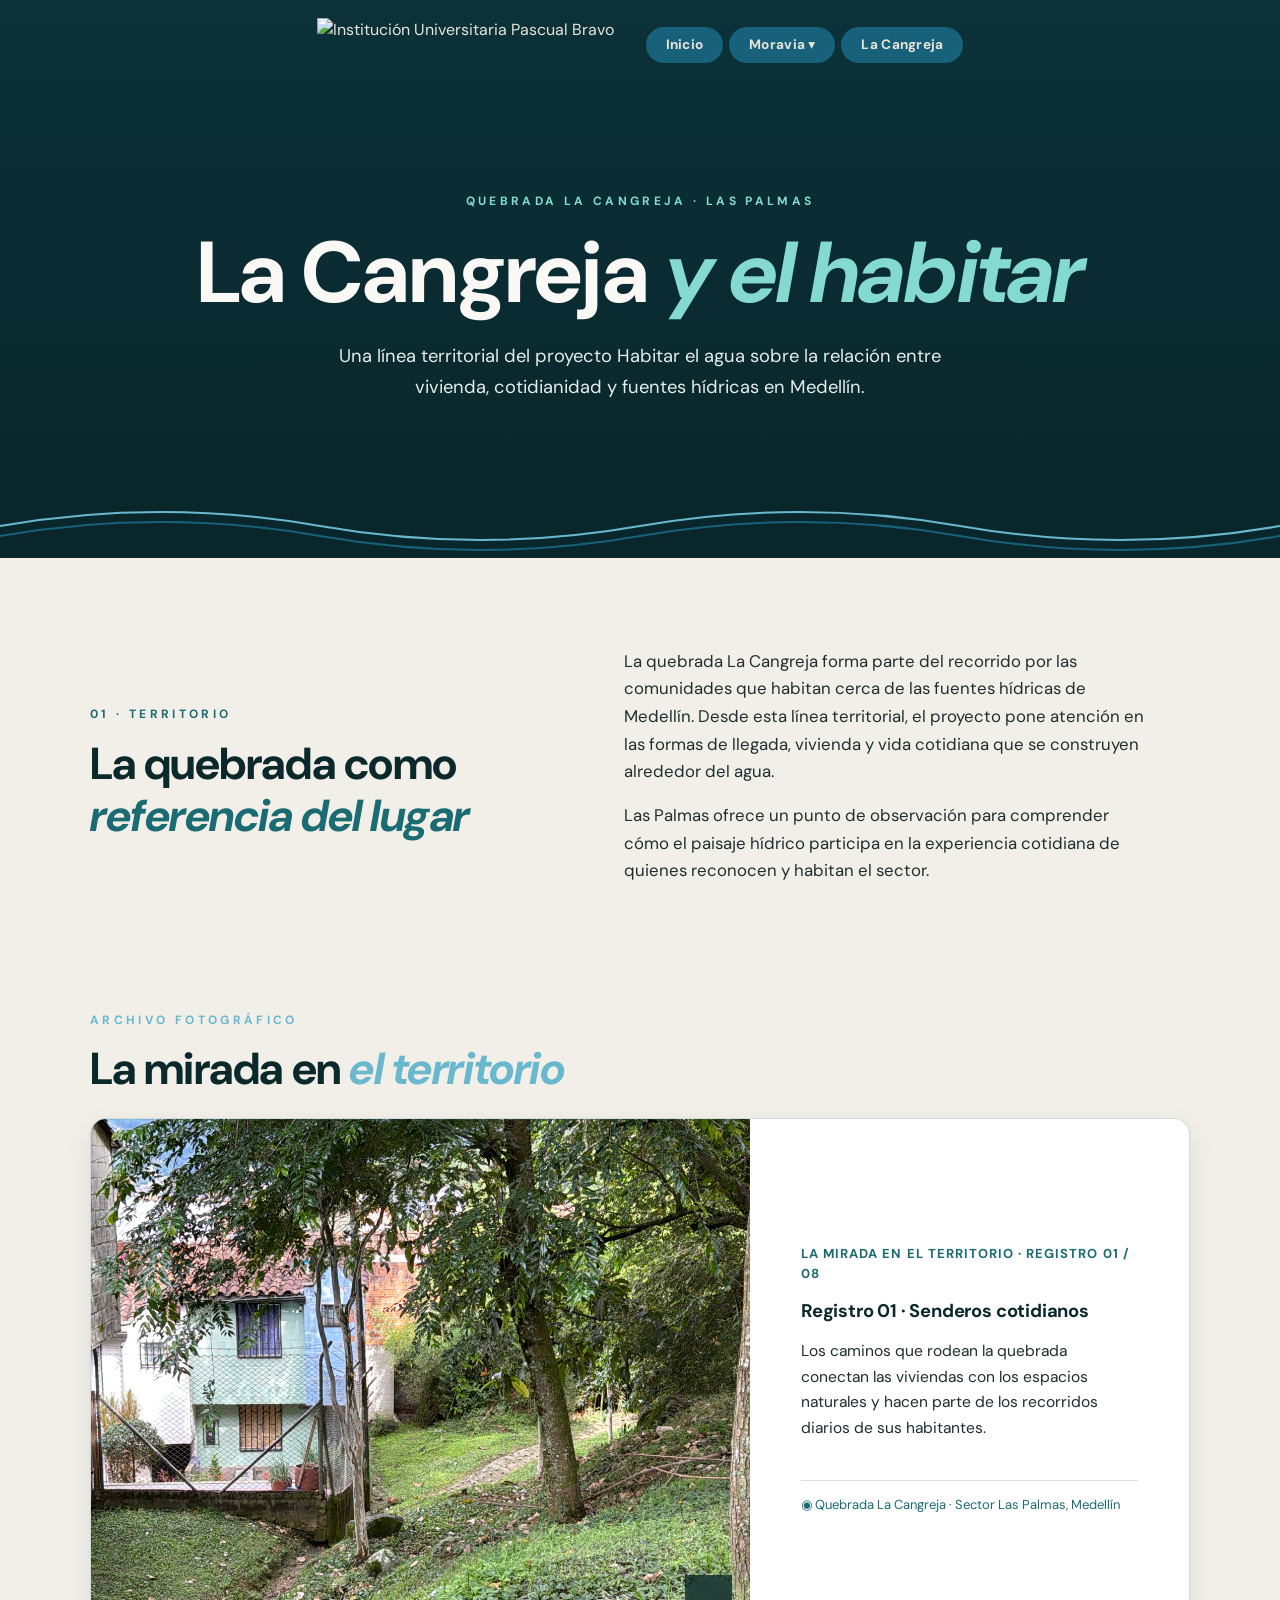
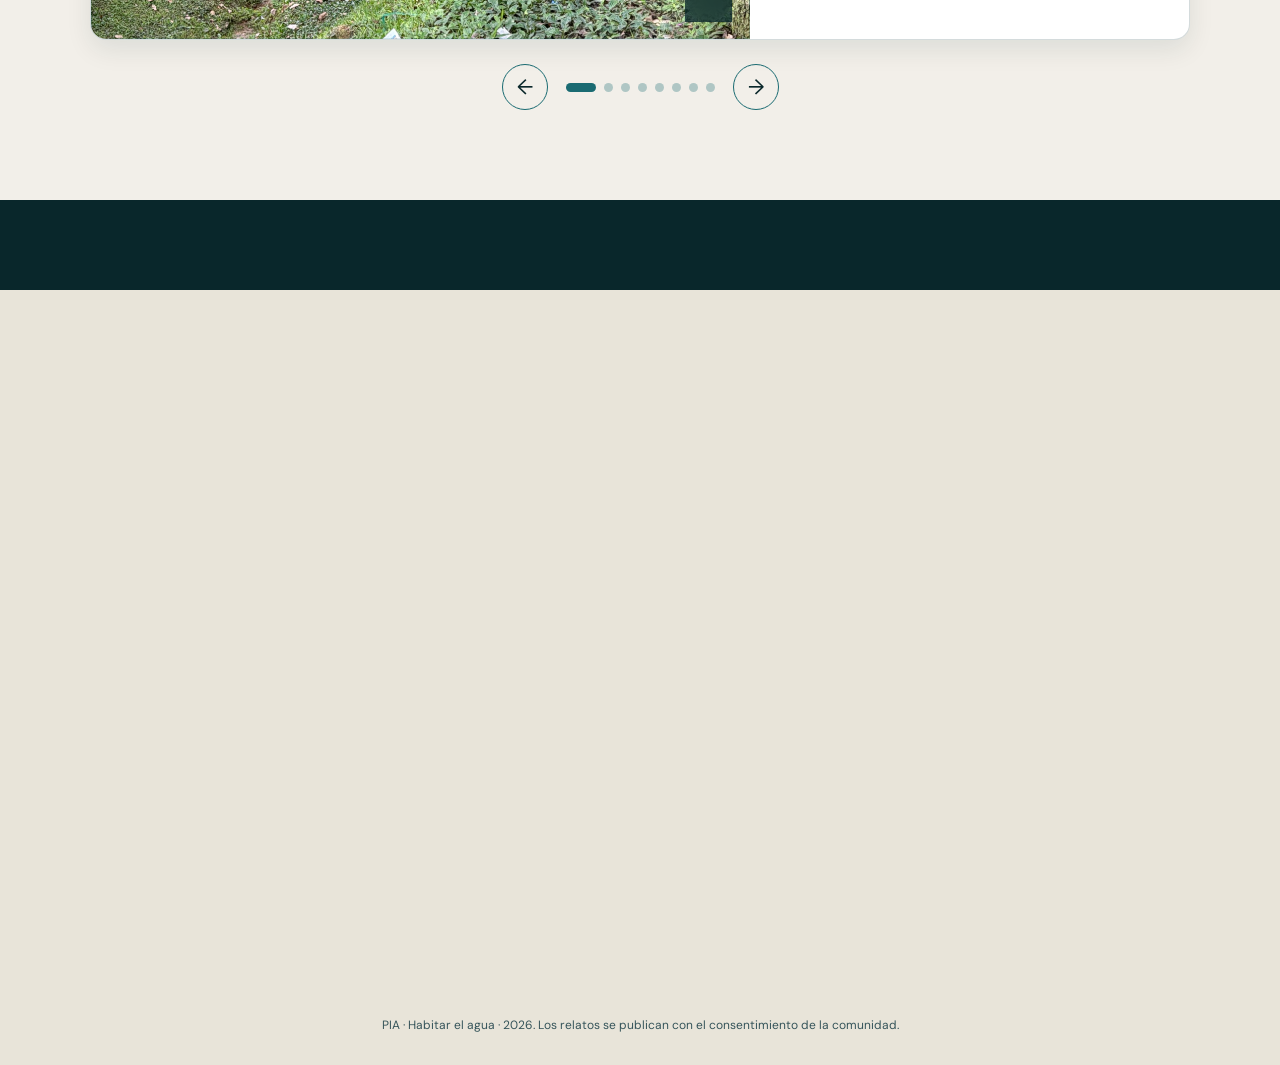
==== commit ab39b36c: "Textos actualizados La Cangreja" ====
--- a/cangreja.html
+++ b/cangreja.html
@@ -119,8 +119,8 @@
       </div>
       <div class="visor-ficha">
         <span class="visor-registro" id="visor-registro">LA MIRADA EN EL TERRITORIO · REGISTRO 01 / 08</span>
-        <h3 id="visor-titulo">Senderos cotidianos</h3>
-        <p id="visor-texto">El territorio se reconoce desde los recorridos que conectan la vivienda, el paisaje y las prácticas de uso cotidiano del agua.</p>
+        <h3 id="visor-titulo">Registro 01 · Senderos cotidianos</h3>
+        <p id="visor-texto">Los caminos que rodean la quebrada conectan las viviendas con los espacios naturales y hacen parte de los recorridos diarios de sus habitantes.</p>
         <div class="visor-meta">&#9673; <span id="visor-meta">Quebrada La Cangreja · Sector Las Palmas, Medellín</span></div>
       </div>
     </article>
@@ -152,14 +152,14 @@
 <script>
 // Información editable de las ocho fotografías del visor museográfico.
 const registrosCangreja = [
-  { imagen: 'img_la/can_1.jpg', registro: '01', titulo: 'Senderos cotidianos', texto: 'El territorio se reconoce desde los recorridos que conectan la vivienda, el paisaje y las prácticas de uso cotidiano del agua.', ubicacion: 'Quebrada La Cangreja · Sector Las Palmas, Medellín' },
-  { imagen: 'img_la/can_2.jpg', registro: '02', titulo: 'El paisaje cercano', texto: 'La quebrada acompaña el entorno inmediato y ofrece nuevas formas de observar la relación entre el agua y los bordes habitados.', ubicacion: 'Quebrada La Cangreja · Sector Las Palmas, Medellín' },
-  { imagen: 'img_la/can_3.jpg', registro: '03', titulo: 'Huellas del recorrido', texto: 'Cada trayecto revela usos, encuentros y escalas de convivencia que hacen visible la vida alrededor del cauce.', ubicacion: 'Quebrada La Cangreja · Sector Las Palmas, Medellín' },
-  { imagen: 'img_la/can_4.jpg', registro: '04', titulo: 'Memorias del borde', texto: 'El paisaje conserva indicios de cambios territoriales y de las formas en que las comunidades interpretan el entorno.', ubicacion: 'Quebrada La Cangreja · Sector Las Palmas, Medellín' },
-  { imagen: 'img_la/can_5.jpg', registro: '05', titulo: 'Agua y cotidianidad', texto: 'Las actividades diarias permiten leer la fuente hídrica no solo como paisaje, sino como parte de la experiencia del habitar.', ubicacion: 'Quebrada La Cangreja · Sector Las Palmas, Medellín' },
-  { imagen: 'img_la/can_6.jpg', registro: '06', titulo: 'Encuentros territoriales', texto: 'Los puntos de encuentro muestran cómo el territorio reúne viviendas, caminos y miradas sobre el río de cada sector.', ubicacion: 'Quebrada La Cangreja · Sector Las Palmas, Medellín' },
-  { imagen: 'img_la/can_7.jpg', registro: '07', titulo: 'Vínculos con el paisaje', texto: 'Observar el cauce permite reconocer los vínculos afectivos y las relaciones prácticas que sostienen el lugar.', ubicacion: 'Quebrada La Cangreja · Sector Las Palmas, Medellín' },
-  { imagen: 'img_la/can_8.jpg', registro: '08', titulo: 'Miradas compartidas', texto: 'La fotografía de campo abre una conversación sobre el cuidado, la memoria y las posibilidades de habitar junto al agua.', ubicacion: 'Quebrada La Cangreja · Sector Las Palmas, Medellín' }
+  { imagen: 'img_la/can_1.jpg', registro: '01', titulo: 'Registro 01 · Senderos cotidianos', texto: 'Los caminos que rodean la quebrada conectan las viviendas con los espacios naturales y hacen parte de los recorridos diarios de sus habitantes.', ubicacion: 'Quebrada La Cangreja · Sector Las Palmas, Medellín' },
+  { imagen: 'img_la/can_2.jpg', registro: '02', titulo: 'Registro 02 · El paisaje cercano', texto: 'La vegetación, los senderos y las pendientes configuran un paisaje donde el entorno natural convive con las construcciones del sector.', ubicacion: 'Quebrada La Cangreja · Sector Las Palmas, Medellín' },
+  { imagen: 'img_la/can_3.jpg', registro: '03', titulo: 'Registro 03 · Huellas del recorrido', texto: 'Los caminos y las viviendas revelan distintas formas de ocupar el territorio, mostrando cómo las personas construyen sus recorridos alrededor de la quebrada.', ubicacion: 'Quebrada La Cangreja · Sector Las Palmas, Medellín' },
+  { imagen: 'img_la/can_4.jpg', registro: '04', titulo: 'Registro 04 · Memorias del borde', texto: 'Las viviendas, los espacios de encuentro y las zonas de tránsito reflejan las transformaciones del paisaje y las maneras en que la comunidad se apropia de su entorno.', ubicacion: 'Quebrada La Cangreja · Sector Las Palmas, Medellín' },
+  { imagen: 'img_la/can_5.jpg', registro: '05', titulo: 'Registro 05 · Agua y cotidianidad', texto: 'La presencia de árboles y vegetación permite reconocer un entorno donde los elementos naturales hacen parte del paisaje habitado y de la experiencia cotidiana.', ubicacion: 'Quebrada La Cangreja · Sector Las Palmas, Medellín' },
+  { imagen: 'img_la/can_6.jpg', registro: '06', titulo: 'Registro 06 · Encuentros territoriales', texto: 'Los espacios abiertos entre las viviendas y la vegetación muestran cómo diferentes elementos del territorio conviven y configuran lugares de encuentro y circulación.', ubicacion: 'Quebrada La Cangreja · Sector Las Palmas, Medellín' },
+  { imagen: 'img_la/can_7.jpg', registro: '07', titulo: 'Registro 07 · Vínculos con el paisaje', texto: 'Las escaleras y los pasajes entre las construcciones evidencian las formas de desplazamiento y adaptación de los habitantes a las características del terreno.', ubicacion: 'Quebrada La Cangreja · Sector Las Palmas, Medellín' },
+  { imagen: 'img_la/can_8.jpg', registro: '08', titulo: 'Registro 08 · Miradas compartidas', texto: 'La relación entre las viviendas, los árboles y los espacios verdes permite observar un territorio en constante transformación, donde naturaleza y comunidad comparten un mismo espacio.', ubicacion: 'Quebrada La Cangreja · Sector Las Palmas, Medellín' }
 ];
 
 let registroActual = 0;
